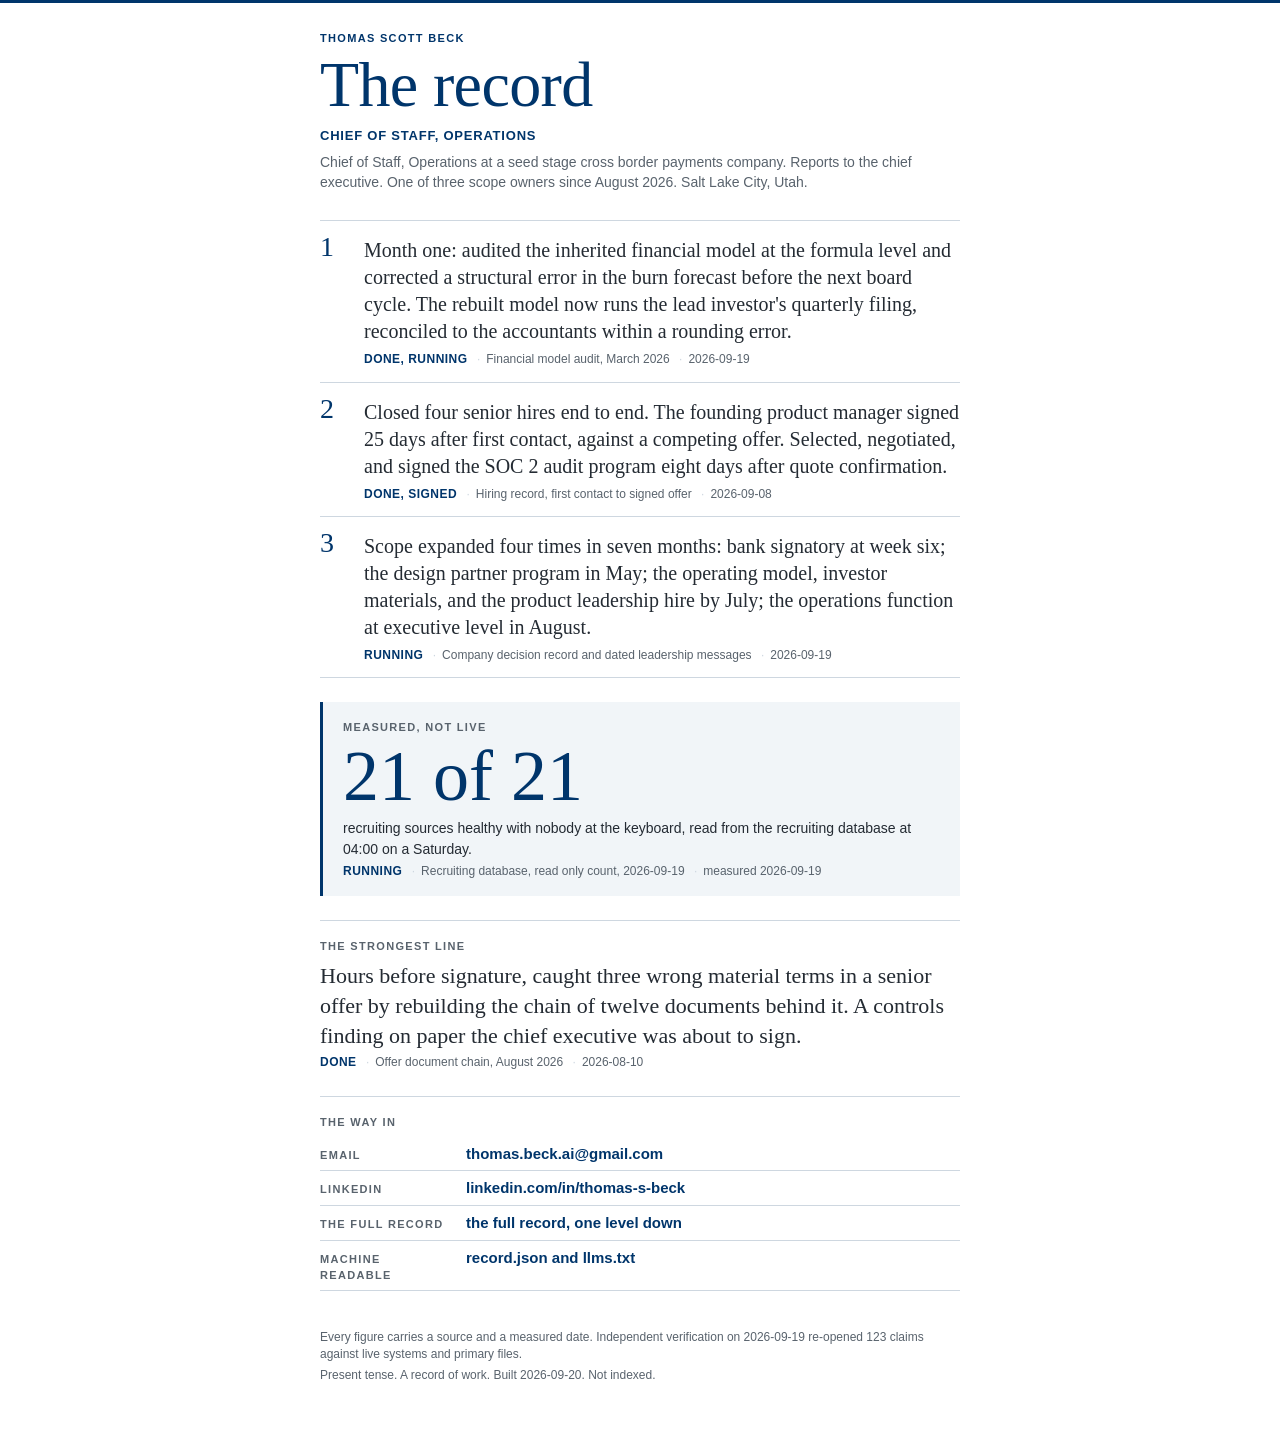
==== record/23rjkckc/index.html @ d348da14 "Record site build 2026-09-20" ====
<!doctype html>
<html lang="en">
<head>
<meta charset="utf-8">
<meta name="viewport" content="width=device-width, initial-scale=1">
<title>Thomas Scott Beck</title>
<meta name="description" content="Chief of Staff, Operations. A record of work with sources, states, and measured dates.">
<meta name="robots" content="noindex, nofollow, noarchive">
<meta name="color-scheme" content="light dark">
<link rel="canonical" href="https://thomasbeck.ai/record/23rjkckc/">
<link rel="alternate" type="application/json" href="record.json" title="The record, machine readable">
<link rel="stylesheet" href="style.css">

</head>
<body class="home">
<header>
  <p class="kicker">Thomas Scott Beck</p>
  <h1>The record</h1>
  <p class="role">Chief of Staff, Operations</p>
  <p class="company">Chief of Staff, Operations at a seed stage cross border payments company. Reports to the chief executive. One of three scope owners since August 2026. Salt Lake City, Utah.</p>
</header>

<main>
  <ol class="case">
    <li><p>Month one: audited the inherited financial model at the formula level and corrected a structural error in the burn forecast before the next board cycle. The rebuilt model now runs the lead investor&#x27;s quarterly filing, reconciled to the accountants within a rounding error.</p><p class="meta"><span class="state">DONE, RUNNING</span> <span class="src">Financial model audit, March 2026</span> <time datetime="2026-09-19">2026-09-19</time></p></li><li><p>Closed four senior hires end to end. The founding product manager signed 25 days after first contact, against a competing offer. Selected, negotiated, and signed the SOC 2 audit program eight days after quote confirmation.</p><p class="meta"><span class="state">DONE, SIGNED</span> <span class="src">Hiring record, first contact to signed offer</span> <time datetime="2026-09-08">2026-09-08</time></p></li><li><p>Scope expanded four times in seven months: bank signatory at week six; the design partner program in May; the operating model, investor materials, and the product leadership hire by July; the operations function at executive level in August.</p><p class="meta"><span class="state">RUNNING</span> <span class="src">Company decision record and dated leadership messages</span> <time datetime="2026-09-19">2026-09-19</time></p></li>
  </ol>

  <section class="live measured"><p class="label">Measured, not live</p><p class="big">21 of 21</p><p class="sub">recruiting sources healthy with nobody at the keyboard, read from the recruiting database at 04:00 on a Saturday. <span class="meta"><span class="state">RUNNING</span> <span class="src">Recruiting database, read only count, 2026-09-19</span> <time datetime="2026-09-19">measured 2026-09-19</time></span></p></section>

  <section class="proof">
    <p class="label">The strongest line</p><p class="proof-text">Hours before signature, caught three wrong material terms in a senior offer by rebuilding the chain of twelve documents behind it. A controls finding on paper the chief executive was about to sign.</p><p class="meta"><span class="state">DONE</span> <span class="src">Offer document chain, August 2026</span> <time datetime="2026-08-10">2026-08-10</time></p>
  </section>

  <section class="way">
    <p class="label">The way in</p>
    <ul>
      <li><span class="label">Email</span><a href="mailto:thomas.beck.ai@gmail.com">thomas.beck.ai@gmail.com</a></li><li><span class="label">LinkedIn</span><a href="https://linkedin.com/in/thomas-s-beck">linkedin.com/in/thomas-s-beck</a></li><li><span class="label">The full record</span><a href="full/">the full record, one level down</a></li><li><span class="label">Machine readable</span><a href="record.json">record.json and llms.txt</a></li>
    </ul>
  </section>
</main>

<footer>
  <p>Every figure carries a source and a measured date. Independent verification on 2026-09-19 re-opened 123 claims against live systems and primary files.</p>
  <p>Present tense. A record of work. Built 2026-09-20. Not indexed.</p>
</footer>
</body>
</html>
---- record/23rjkckc/style.css ----
/* The record site. Same design system as the resume: Yale blue, Georgia display, Arial body.
   Hairlines, extreme size contrast, one column, phone first. No decoration that carries no fact. */
:root {
  --blue: #00356B;
  --ink: #242B33;
  --muted: #59636D;
  --line: #CED7E0;
  --pale: #F1F5F8;
  --mid: #DCE6EF;
  --bg: #FFFFFF;
  --display: Georgia, "Times New Roman", serif;
  --body: Arial, Helvetica, system-ui, sans-serif;
}
@media (prefers-color-scheme: dark) {
  :root {
    --blue: #9CC0EA;
    --ink: #E6EBF0;
    --muted: #9AA6B2;
    --line: #2A343E;
    --pale: #141A20;
    --mid: #1B2530;
    --bg: #0E1216;
  }
}
* { box-sizing: border-box; }
html { -webkit-text-size-adjust: 100%; }
body {
  margin: 0;
  background: var(--bg);
  color: var(--ink);
  font-family: var(--body);
  font-size: 15px;
  line-height: 1.45;
  border-top: 3px solid var(--blue);
}
a { color: var(--blue); text-decoration: none; border-bottom: 1px solid var(--line); }
a:hover, a:focus-visible { border-bottom-color: var(--blue); }
a:focus-visible { outline: 2px solid var(--blue); outline-offset: 2px; }
header, main, footer { max-width: 680px; margin: 0 auto; padding: 0 20px; }
header { padding-top: 28px; }
.kicker {
  margin: 0;
  font-family: var(--body);
  font-weight: 700;
  font-size: 11px;
  letter-spacing: .12em;
  text-transform: uppercase;
  color: var(--blue);
}
.kicker a { border: 0; }
h1 {
  margin: 6px 0 0;
  font-family: var(--display);
  font-weight: 400;
  font-size: clamp(40px, 9vw, 64px);
  line-height: 1;
  letter-spacing: -.01em;
  color: var(--blue);
}
.role { margin: 10px 0 0; font-weight: 700; font-size: 13px; letter-spacing: .06em; text-transform: uppercase; color: var(--blue); }
.company { margin: 6px 0 0; color: var(--muted); font-size: 14px; }
h2 {
  margin: 34px 0 0;
  padding-bottom: 6px;
  border-bottom: 1px solid var(--line);
  font-family: var(--body);
  font-weight: 700;
  font-size: 12px;
  letter-spacing: .1em;
  text-transform: uppercase;
  color: var(--blue);
}
h3 { margin: 22px 0 6px; font-size: 12px; letter-spacing: .08em; text-transform: uppercase; color: var(--muted); font-weight: 700; }
.label { margin: 0 0 6px; font-weight: 700; font-size: 11px; letter-spacing: .12em; text-transform: uppercase; color: var(--muted); }
.meta { display: block; margin-top: 4px; font-size: 12px; color: var(--muted); }
.meta .state { color: var(--blue); font-weight: 700; letter-spacing: .04em; }
.meta .src::before, .meta time::before { content: "\00b7"; margin: 0 6px; color: var(--line); }

/* the one screen */
.home main { padding-bottom: 8px; }
.case { list-style: none; margin: 28px 0 0; padding: 0; counter-reset: line; border-top: 1px solid var(--line); }
.case li { position: relative; padding: 16px 0 14px 44px; border-bottom: 1px solid var(--line); counter-increment: line; }
.case li::before {
  content: counter(line);
  position: absolute; left: 0; top: 12px;
  font-family: var(--display); font-size: 28px; line-height: 1; color: var(--blue);
}
.case li p { margin: 0; font-family: var(--display); font-size: 18px; line-height: 1.35; }
.case li p.meta { font-family: var(--body); font-size: 12px; margin-top: 6px; }

.live { margin: 24px 0 0; padding: 18px 20px 16px; background: var(--pale); border-left: 3px solid var(--blue); }
.live .big { margin: 0; font-family: var(--display); font-size: clamp(44px, 11vw, 72px); line-height: .95; color: var(--blue); font-variant-numeric: tabular-nums; }
.live .sub { margin: 8px 0 0; font-size: 14px; }
.live.stale { border-left-color: var(--muted); }
.live.stale .big { color: var(--muted); }
.live.stale .label::after { content: "  STALE"; color: var(--muted); }

.proof { margin: 24px 0 0; padding-top: 18px; border-top: 1px solid var(--line); }
.proof-text { margin: 0; font-family: var(--display); font-size: 20px; line-height: 1.35; }

.way { margin: 24px 0 0; padding-top: 18px; border-top: 1px solid var(--line); }
.way ul { list-style: none; margin: 0; padding: 0; }
.way li { display: flex; gap: 14px; align-items: baseline; padding: 6px 0; border-bottom: 1px solid var(--line); font-size: 15px; }
.way li .label { flex: 0 0 132px; margin: 0; }
.way li a { border: 0; font-weight: 700; }

footer { padding: 26px 20px 40px; color: var(--muted); font-size: 12px; }
footer p { margin: 4px 0; }

/* the plain record */
.record header { padding-top: 24px; }
.record h1 { font-size: clamp(34px, 7vw, 48px); }
.record .intro { margin: 10px 0 0; color: var(--muted); }
dl { margin: 10px 0 0; }
.field { padding: 10px 0; border-bottom: 1px solid var(--line); }
.field dt { font-weight: 700; color: var(--blue); font-size: 13px; }
.field dd { margin: 2px 0 0; }
.legend dt { font-weight: 700; color: var(--blue); font-size: 12px; margin-top: 8px; }
.legend dd { margin: 0; color: var(--muted); font-size: 13px; }

@media (min-width: 720px) {
  body { font-size: 16px; }
  .case li p { font-size: 20px; }
  .proof-text { font-size: 22px; }
  .field { display: grid; grid-template-columns: 220px 1fr; gap: 0 18px; }
  .field dt { padding-top: 1px; }
  .field dd { margin: 0; }
  .legend { display: grid; grid-template-columns: 200px 1fr; gap: 0 18px; }
  .legend dt { margin-top: 4px; }
  .legend dd { margin-top: 4px; }
}
@media print {
  body { border-top: 0; color: #000; }
  .live, .way { break-inside: avoid; }
}
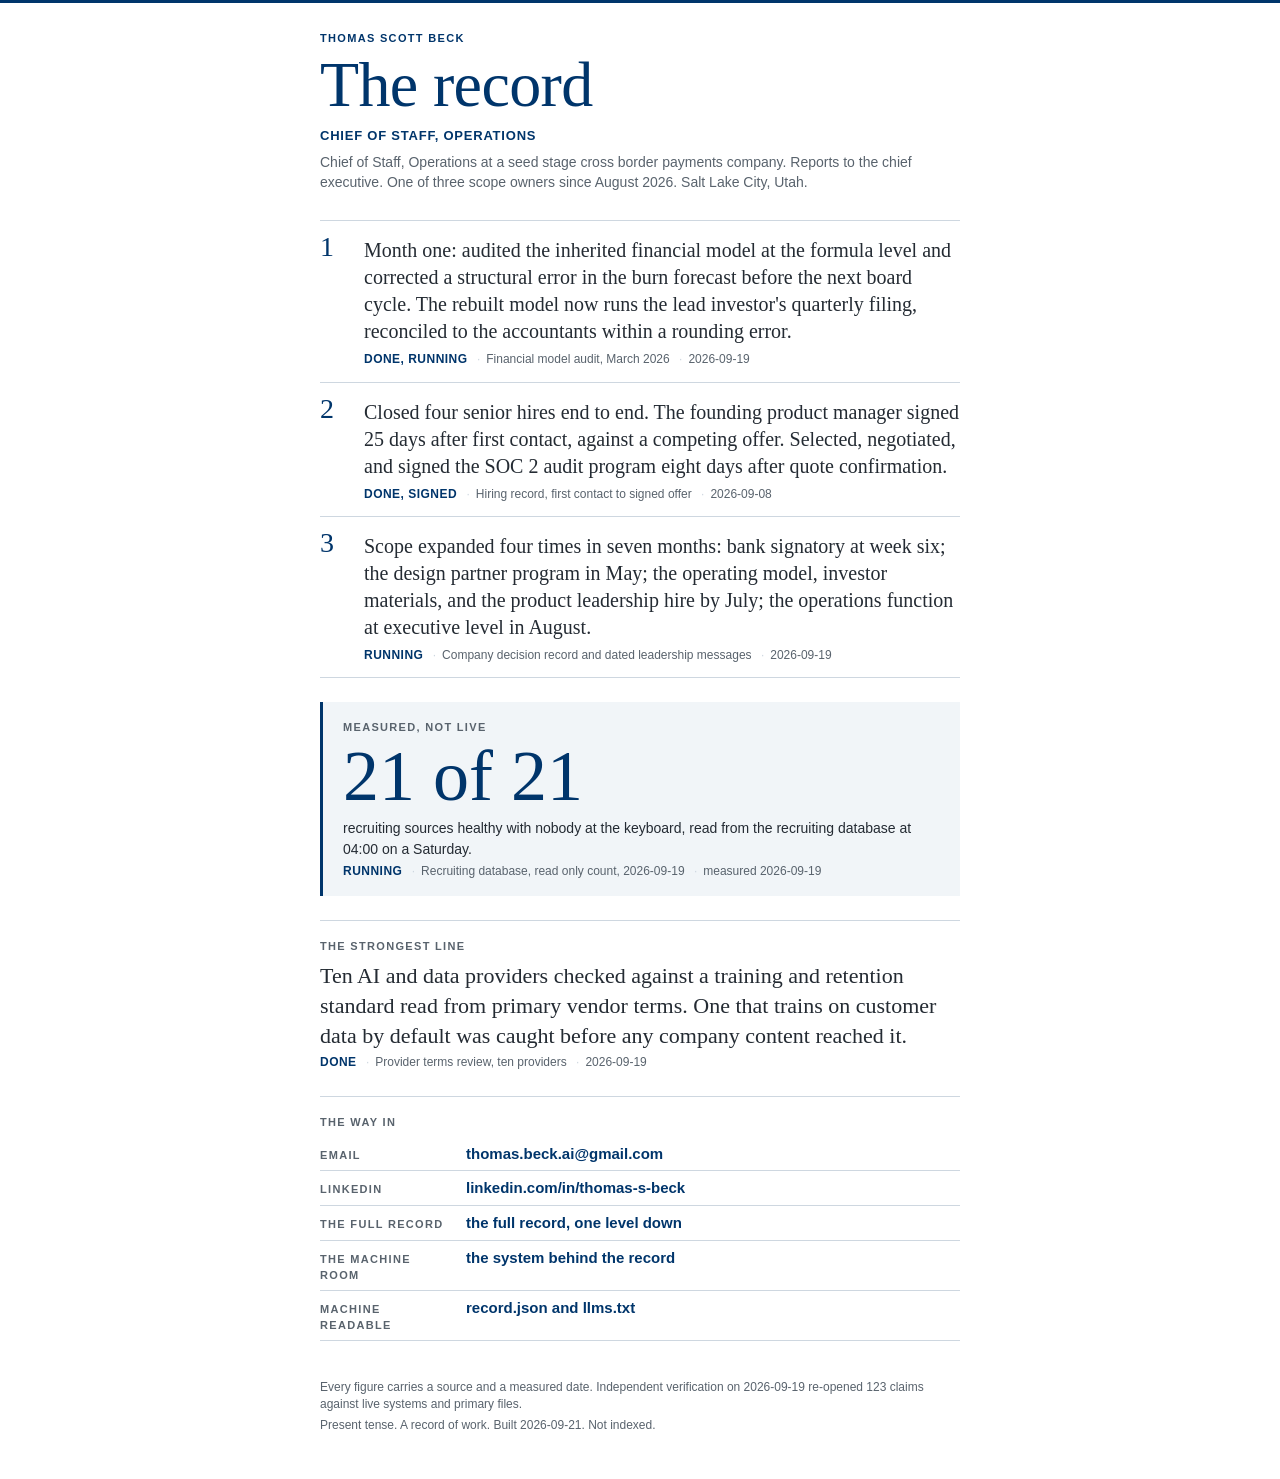
==== commit 002e4572: "Record site build 2026-09-21" ====
--- a/record/23rjkckc/index.html
+++ b/record/23rjkckc/index.html
@@ -28,20 +28,20 @@
   <section class="live measured"><p class="label">Measured, not live</p><p class="big">21 of 21</p><p class="sub">recruiting sources healthy with nobody at the keyboard, read from the recruiting database at 04:00 on a Saturday. <span class="meta"><span class="state">RUNNING</span> <span class="src">Recruiting database, read only count, 2026-09-19</span> <time datetime="2026-09-19">measured 2026-09-19</time></span></p></section>
 
   <section class="proof">
-    <p class="label">The strongest line</p><p class="proof-text">Hours before signature, caught three wrong material terms in a senior offer by rebuilding the chain of twelve documents behind it. A controls finding on paper the chief executive was about to sign.</p><p class="meta"><span class="state">DONE</span> <span class="src">Offer document chain, August 2026</span> <time datetime="2026-08-10">2026-08-10</time></p>
+    <p class="label">The strongest line</p><p class="proof-text">Ten AI and data providers checked against a training and retention standard read from primary vendor terms. One that trains on customer data by default was caught before any company content reached it.</p><p class="meta"><span class="state">DONE</span> <span class="src">Provider terms review, ten providers</span> <time datetime="2026-09-19">2026-09-19</time></p>
   </section>
 
   <section class="way">
     <p class="label">The way in</p>
     <ul>
-      <li><span class="label">Email</span><a href="mailto:thomas.beck.ai@gmail.com">thomas.beck.ai@gmail.com</a></li><li><span class="label">LinkedIn</span><a href="https://linkedin.com/in/thomas-s-beck">linkedin.com/in/thomas-s-beck</a></li><li><span class="label">The full record</span><a href="full/">the full record, one level down</a></li><li><span class="label">Machine readable</span><a href="record.json">record.json and llms.txt</a></li>
+      <li><span class="label">Email</span><a href="mailto:thomas.beck.ai@gmail.com">thomas.beck.ai@gmail.com</a></li><li><span class="label">LinkedIn</span><a href="https://linkedin.com/in/thomas-s-beck">linkedin.com/in/thomas-s-beck</a></li><li><span class="label">The full record</span><a href="full/">the full record, one level down</a></li><li><span class="label">The machine room</span><a href="machine/">the system behind the record</a></li><li><span class="label">Machine readable</span><a href="record.json">record.json and llms.txt</a></li>
     </ul>
   </section>
 </main>
 
 <footer>
   <p>Every figure carries a source and a measured date. Independent verification on 2026-09-19 re-opened 123 claims against live systems and primary files.</p>
-  <p>Present tense. A record of work. Built 2026-09-20. Not indexed.</p>
+  <p>Present tense. A record of work. Built 2026-09-21. Not indexed.</p>
 </footer>
 </body>
 </html>
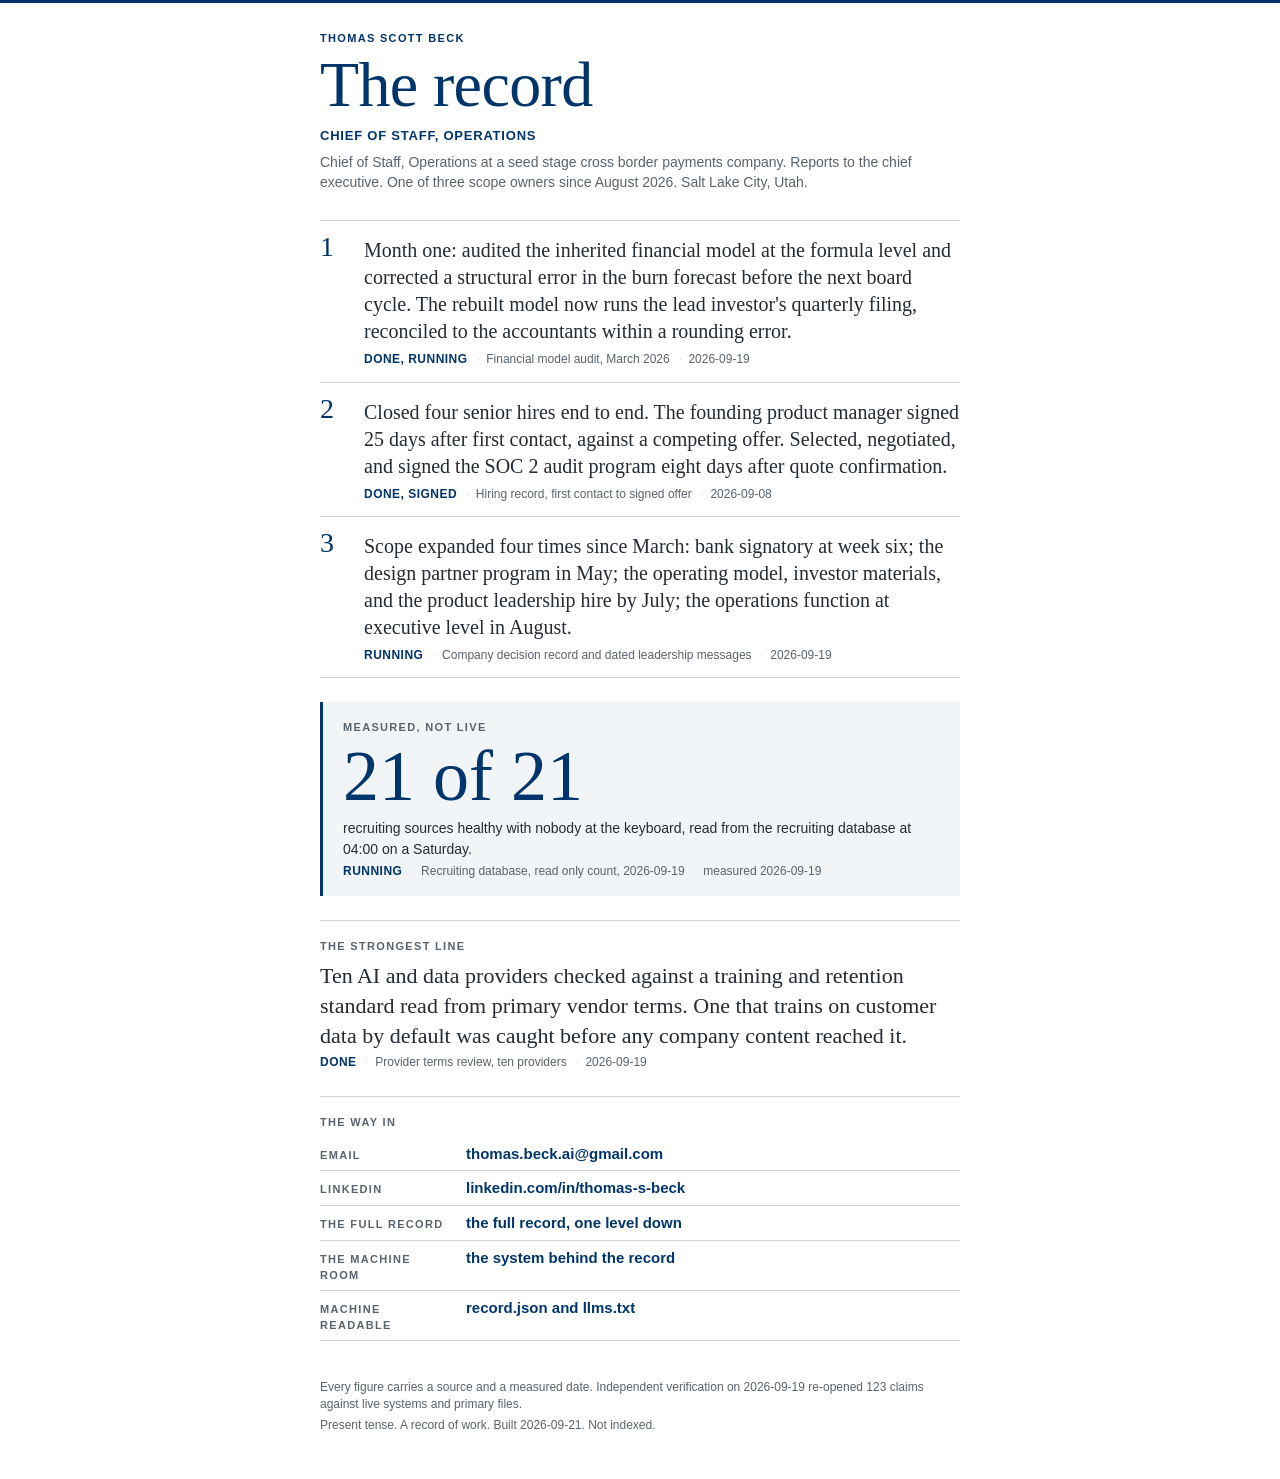
==== commit 242bee7b: "Record site build 2026-09-21" ====
--- a/record/23rjkckc/index.html
+++ b/record/23rjkckc/index.html
@@ -22,7 +22,7 @@
 
 <main>
   <ol class="case">
-    <li><p>Month one: audited the inherited financial model at the formula level and corrected a structural error in the burn forecast before the next board cycle. The rebuilt model now runs the lead investor&#x27;s quarterly filing, reconciled to the accountants within a rounding error.</p><p class="meta"><span class="state">DONE, RUNNING</span> <span class="src">Financial model audit, March 2026</span> <time datetime="2026-09-19">2026-09-19</time></p></li><li><p>Closed four senior hires end to end. The founding product manager signed 25 days after first contact, against a competing offer. Selected, negotiated, and signed the SOC 2 audit program eight days after quote confirmation.</p><p class="meta"><span class="state">DONE, SIGNED</span> <span class="src">Hiring record, first contact to signed offer</span> <time datetime="2026-09-08">2026-09-08</time></p></li><li><p>Scope expanded four times in seven months: bank signatory at week six; the design partner program in May; the operating model, investor materials, and the product leadership hire by July; the operations function at executive level in August.</p><p class="meta"><span class="state">RUNNING</span> <span class="src">Company decision record and dated leadership messages</span> <time datetime="2026-09-19">2026-09-19</time></p></li>
+    <li><p>Month one: audited the inherited financial model at the formula level and corrected a structural error in the burn forecast before the next board cycle. The rebuilt model now runs the lead investor&#x27;s quarterly filing, reconciled to the accountants within a rounding error.</p><p class="meta"><span class="state">DONE, RUNNING</span> <span class="src">Financial model audit, March 2026</span> <time datetime="2026-09-19">2026-09-19</time></p></li><li><p>Closed four senior hires end to end. The founding product manager signed 25 days after first contact, against a competing offer. Selected, negotiated, and signed the SOC 2 audit program eight days after quote confirmation.</p><p class="meta"><span class="state">DONE, SIGNED</span> <span class="src">Hiring record, first contact to signed offer</span> <time datetime="2026-09-08">2026-09-08</time></p></li><li><p>Scope expanded four times since March: bank signatory at week six; the design partner program in May; the operating model, investor materials, and the product leadership hire by July; the operations function at executive level in August.</p><p class="meta"><span class="state">RUNNING</span> <span class="src">Company decision record and dated leadership messages</span> <time datetime="2026-09-19">2026-09-19</time></p></li>
   </ol>
 
   <section class="live measured"><p class="label">Measured, not live</p><p class="big">21 of 21</p><p class="sub">recruiting sources healthy with nobody at the keyboard, read from the recruiting database at 04:00 on a Saturday. <span class="meta"><span class="state">RUNNING</span> <span class="src">Recruiting database, read only count, 2026-09-19</span> <time datetime="2026-09-19">measured 2026-09-19</time></span></p></section>
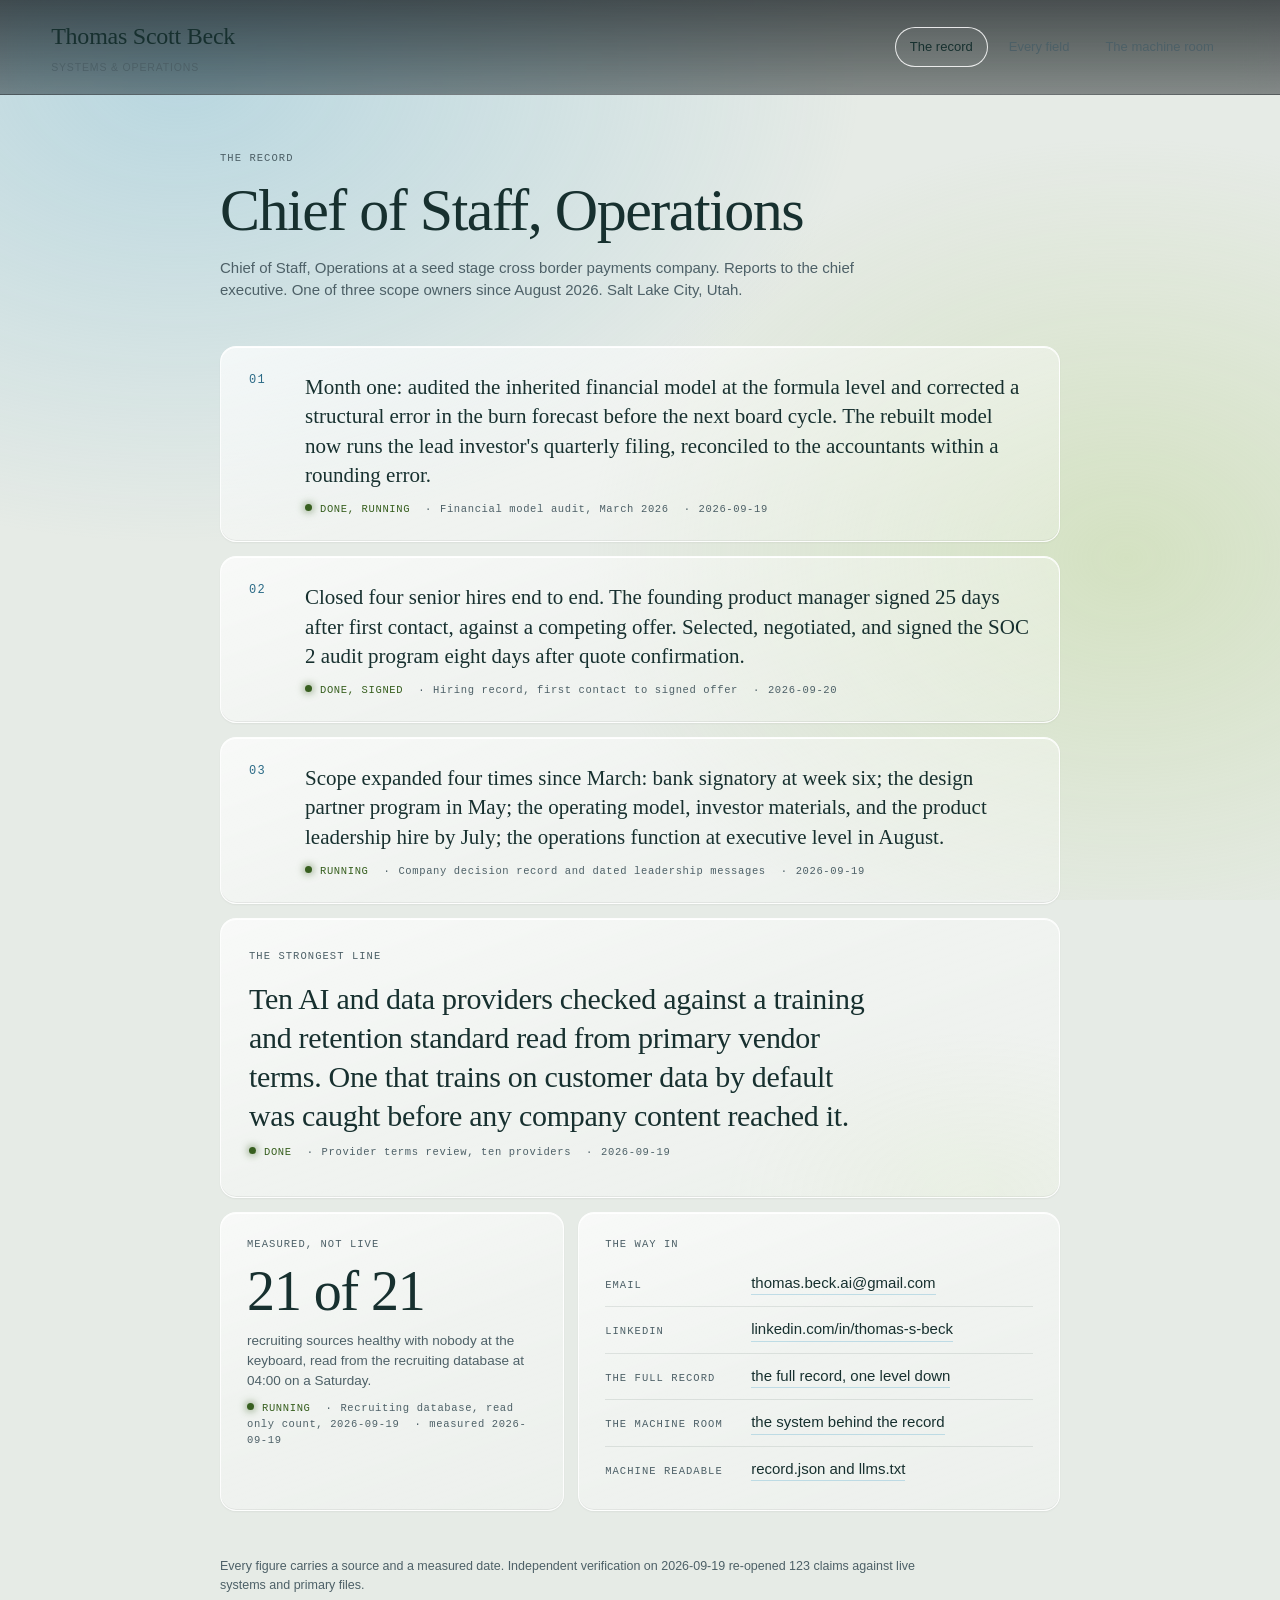
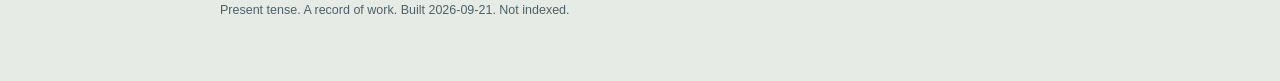
==== commit 49e7ff65: "Record site build 2026-09-21" ====
--- a/record/23rjkckc/index.html
+++ b/record/23rjkckc/index.html
@@ -9,34 +9,38 @@
 <meta name="color-scheme" content="light dark">
 <link rel="canonical" href="https://thomasbeck.ai/record/23rjkckc/">
 <link rel="alternate" type="application/json" href="record.json" title="The record, machine readable">
+<link rel="icon" href="data:,">
 <link rel="stylesheet" href="style.css">
 
 </head>
 <body class="home">
-<header>
-  <p class="kicker">Thomas Scott Beck</p>
-  <h1>The record</h1>
-  <p class="role">Chief of Staff, Operations</p>
-  <p class="company">Chief of Staff, Operations at a seed stage cross border payments company. Reports to the chief executive. One of three scope owners since August 2026. Salt Lake City, Utah.</p>
-</header>
+<header class="bar"><a class="name" href="./">Thomas Scott Beck<span>Systems &amp; operations</span></a><nav aria-label="Record"><a href="./" aria-current="page">The record</a><a href="full/">Every field</a><a href="machine/">The machine room</a></nav></header>
 
 <main>
+  <section class="hero">
+    <p class="kicker">The record</p>
+    <h1>Chief of Staff, Operations</h1>
+    <p class="company">Chief of Staff, Operations at a seed stage cross border payments company. Reports to the chief executive. One of three scope owners since August 2026. Salt Lake City, Utah.</p>
+  </section>
+
   <ol class="case">
-    <li><p>Month one: audited the inherited financial model at the formula level and corrected a structural error in the burn forecast before the next board cycle. The rebuilt model now runs the lead investor&#x27;s quarterly filing, reconciled to the accountants within a rounding error.</p><p class="meta"><span class="state">DONE, RUNNING</span> <span class="src">Financial model audit, March 2026</span> <time datetime="2026-09-19">2026-09-19</time></p></li><li><p>Closed four senior hires end to end. The founding product manager signed 25 days after first contact, against a competing offer. Selected, negotiated, and signed the SOC 2 audit program eight days after quote confirmation.</p><p class="meta"><span class="state">DONE, SIGNED</span> <span class="src">Hiring record, first contact to signed offer</span> <time datetime="2026-09-08">2026-09-08</time></p></li><li><p>Scope expanded four times since March: bank signatory at week six; the design partner program in May; the operating model, investor materials, and the product leadership hire by July; the operations function at executive level in August.</p><p class="meta"><span class="state">RUNNING</span> <span class="src">Company decision record and dated leadership messages</span> <time datetime="2026-09-19">2026-09-19</time></p></li>
+    <li><p>Month one: audited the inherited financial model at the formula level and corrected a structural error in the burn forecast before the next board cycle. The rebuilt model now runs the lead investor&#x27;s quarterly filing, reconciled to the accountants within a rounding error.</p><p class="meta"><span class="state">DONE, RUNNING</span> <span class="src">Financial model audit, March 2026</span> <time datetime="2026-09-19">2026-09-19</time></p></li><li><p>Closed four senior hires end to end. The founding product manager signed 25 days after first contact, against a competing offer. Selected, negotiated, and signed the SOC 2 audit program eight days after quote confirmation.</p><p class="meta"><span class="state">DONE, SIGNED</span> <span class="src">Hiring record, first contact to signed offer</span> <time datetime="2026-09-20">2026-09-20</time></p></li><li><p>Scope expanded four times since March: bank signatory at week six; the design partner program in May; the operating model, investor materials, and the product leadership hire by July; the operations function at executive level in August.</p><p class="meta"><span class="state">RUNNING</span> <span class="src">Company decision record and dated leadership messages</span> <time datetime="2026-09-19">2026-09-19</time></p></li>
   </ol>
 
-  <section class="live measured"><p class="label">Measured, not live</p><p class="big">21 of 21</p><p class="sub">recruiting sources healthy with nobody at the keyboard, read from the recruiting database at 04:00 on a Saturday. <span class="meta"><span class="state">RUNNING</span> <span class="src">Recruiting database, read only count, 2026-09-19</span> <time datetime="2026-09-19">measured 2026-09-19</time></span></p></section>
-
-  <section class="proof">
+  <section class="proof slab">
     <p class="label">The strongest line</p><p class="proof-text">Ten AI and data providers checked against a training and retention standard read from primary vendor terms. One that trains on customer data by default was caught before any company content reached it.</p><p class="meta"><span class="state">DONE</span> <span class="src">Provider terms review, ten providers</span> <time datetime="2026-09-19">2026-09-19</time></p>
   </section>
 
-  <section class="way">
+  <div class="pair">
+  <section class="live measured"><p class="label">Measured, not live</p><p class="big">21 of 21</p><p class="sub">recruiting sources healthy with nobody at the keyboard, read from the recruiting database at 04:00 on a Saturday. <span class="meta"><span class="state">RUNNING</span> <span class="src">Recruiting database, read only count, 2026-09-19</span> <time datetime="2026-09-19">measured 2026-09-19</time></span></p></section>
+
+  <section class="way slab">
     <p class="label">The way in</p>
     <ul>
       <li><span class="label">Email</span><a href="mailto:thomas.beck.ai@gmail.com">thomas.beck.ai@gmail.com</a></li><li><span class="label">LinkedIn</span><a href="https://linkedin.com/in/thomas-s-beck">linkedin.com/in/thomas-s-beck</a></li><li><span class="label">The full record</span><a href="full/">the full record, one level down</a></li><li><span class="label">The machine room</span><a href="machine/">the system behind the record</a></li><li><span class="label">Machine readable</span><a href="record.json">record.json and llms.txt</a></li>
     </ul>
   </section>
+  </div>
 </main>
 
 <footer>
--- a/record/23rjkckc/style.css
+++ b/record/23rjkckc/style.css
@@ -1,135 +1,90 @@
-/* The record site. Same design system as the resume: Yale blue, Georgia display, Arial body.
-   Hairlines, extreme size contrast, one column, phone first. No decoration that carries no fact. */
-:root {
-  --blue: #00356B;
-  --ink: #242B33;
-  --muted: #59636D;
-  --line: #CED7E0;
-  --pale: #F1F5F8;
-  --mid: #DCE6EF;
-  --bg: #FFFFFF;
-  --display: Georgia, "Times New Roman", serif;
-  --body: Arial, Helvetica, system-ui, sans-serif;
-}
-@media (prefers-color-scheme: dark) {
-  :root {
-    --blue: #9CC0EA;
-    --ink: #E6EBF0;
-    --muted: #9AA6B2;
-    --line: #2A343E;
-    --pale: #141A20;
-    --mid: #1B2530;
-    --bg: #0E1216;
-  }
-}
-* { box-sizing: border-box; }
-html { -webkit-text-size-adjust: 100%; }
-body {
-  margin: 0;
-  background: var(--bg);
-  color: var(--ink);
-  font-family: var(--body);
-  font-size: 15px;
-  line-height: 1.45;
-  border-top: 3px solid var(--blue);
-}
-a { color: var(--blue); text-decoration: none; border-bottom: 1px solid var(--line); }
-a:hover, a:focus-visible { border-bottom-color: var(--blue); }
-a:focus-visible { outline: 2px solid var(--blue); outline-offset: 2px; }
-header, main, footer { max-width: 680px; margin: 0 auto; padding: 0 20px; }
-header { padding-top: 28px; }
-.kicker {
-  margin: 0;
-  font-family: var(--body);
-  font-weight: 700;
-  font-size: 11px;
-  letter-spacing: .12em;
-  text-transform: uppercase;
-  color: var(--blue);
-}
-.kicker a { border: 0; }
-h1 {
-  margin: 6px 0 0;
-  font-family: var(--display);
-  font-weight: 400;
-  font-size: clamp(40px, 9vw, 64px);
-  line-height: 1;
-  letter-spacing: -.01em;
-  color: var(--blue);
-}
-.role { margin: 10px 0 0; font-weight: 700; font-size: 13px; letter-spacing: .06em; text-transform: uppercase; color: var(--blue); }
-.company { margin: 6px 0 0; color: var(--muted); font-size: 14px; }
-h2 {
-  margin: 34px 0 0;
-  padding-bottom: 6px;
-  border-bottom: 1px solid var(--line);
-  font-family: var(--body);
-  font-weight: 700;
-  font-size: 12px;
-  letter-spacing: .1em;
-  text-transform: uppercase;
-  color: var(--blue);
-}
-h3 { margin: 22px 0 6px; font-size: 12px; letter-spacing: .08em; text-transform: uppercase; color: var(--muted); font-weight: 700; }
-.label { margin: 0 0 6px; font-weight: 700; font-size: 11px; letter-spacing: .12em; text-transform: uppercase; color: var(--muted); }
-.meta { display: block; margin-top: 4px; font-size: 12px; color: var(--muted); }
-.meta .state { color: var(--blue); font-weight: 700; letter-spacing: .04em; }
-.meta .src::before, .meta time::before { content: "\00b7"; margin: 0 6px; color: var(--line); }
-
+/* The record site. Same house as the machine room: a dark field with two light sources, glass slabs, lamps for states. */
+:root{color-scheme:dark;--bg:#0c1216;--ink:#e9eeeb;--muted:#9fb0b8;--blue:#8cc3da;--lime:#d3e8ad;--amber:#df9f69;--edge:rgba(255,255,255,.11);--hair:rgba(255,255,255,.08);
+--serif:"Iowan Old Style","Palatino Linotype",Palatino,Georgia,"Times New Roman",serif;
+--sans:-apple-system,BlinkMacSystemFont,"SF Pro Text","Segoe UI",Inter,Roboto,Helvetica,Arial,sans-serif;
+--mono:"SF Mono",ui-monospace,Menlo,Consolas,monospace;
+--field:radial-gradient(1100px 760px at 14% 8%,rgba(58,104,128,.42) 0%,rgba(58,104,128,0) 62%),radial-gradient(900px 700px at 88% 62%,rgba(84,112,66,.28) 0%,rgba(84,112,66,0) 60%),radial-gradient(700px 500px at 50% 100%,rgba(40,60,74,.35),transparent 70%);
+--glass:linear-gradient(160deg,rgba(255,255,255,.085),rgba(255,255,255,.025) 42%,rgba(0,0,0,.16));
+--spec:inset 0 1px 0 rgba(255,255,255,.22),inset 0 -1px 0 rgba(0,0,0,.28);
+--lift:0 24px 60px rgba(0,0,0,.42),0 3px 8px rgba(0,0,0,.3)}
+@media (prefers-color-scheme:light){:root{color-scheme:light;--bg:#e6ebe6;--ink:#17302f;--muted:#4d6067;--blue:#2b6a86;--lime:#375f1f;--amber:#a15a1e;--edge:rgba(255,255,255,.85);--hair:rgba(23,48,47,.1);
+--field:radial-gradient(1100px 760px at 14% 8%,rgba(140,195,218,.5) 0%,rgba(140,195,218,0) 62%),radial-gradient(900px 700px at 88% 62%,rgba(190,214,150,.45) 0%,rgba(190,214,150,0) 60%);
+--glass:linear-gradient(160deg,rgba(255,255,255,.72),rgba(255,255,255,.42) 45%,rgba(255,255,255,.28));--spec:inset 0 1px 0 rgba(255,255,255,.95),inset 0 -1px 0 rgba(0,0,0,.06),0 1px 2px rgba(0,0,0,.05);--lift:0 24px 50px rgba(23,48,47,.16),0 3px 8px rgba(23,48,47,.08)}}
+*{box-sizing:border-box}
+html{-webkit-text-size-adjust:100%;scroll-padding-top:90px}
+body{margin:0;background:var(--bg);color:var(--ink);font-family:var(--sans);font-size:15.5px;line-height:1.5;-webkit-font-smoothing:antialiased;position:relative;min-height:100vh}
+body::before{content:"";position:fixed;inset:0;background:var(--field);z-index:-1;pointer-events:none}
+a{color:inherit;text-decoration:underline;text-underline-offset:4px;text-decoration-thickness:1px;text-decoration-color:rgba(140,195,218,.55)}
+a:hover{text-decoration-color:var(--blue)}
+a:focus-visible{outline:2px solid var(--lime);outline-offset:3px;border-radius:4px}
+.slab,.case li,.live{background:var(--glass);border:1px solid var(--edge);box-shadow:var(--spec);border-radius:16px}
+.bar{position:sticky;top:0;z-index:6;display:flex;align-items:center;justify-content:space-between;gap:24px;padding:18px 4%;backdrop-filter:blur(18px) saturate(150%);-webkit-backdrop-filter:blur(18px) saturate(150%);background:linear-gradient(rgba(12,18,22,.72),rgba(12,18,22,.45));border-bottom:1px solid rgba(255,255,255,.07)}
+.bar::after{content:"";position:absolute;left:0;right:0;bottom:-1px;height:1px;background:linear-gradient(90deg,transparent,rgba(255,255,255,.22) 30%,rgba(255,255,255,.22) 70%,transparent)}
+.name{font-family:var(--serif);font-size:24px;text-decoration:none;white-space:nowrap;letter-spacing:-.01em}
+.name span{display:block;font-family:var(--sans);font-size:10.5px;letter-spacing:.08em;text-transform:uppercase;color:var(--muted);margin-top:6px}
+nav{display:flex;gap:6px;font-size:13px}
+nav a{text-decoration:none;min-height:40px;display:flex;align-items:center;padding:0 14px;border-radius:999px;border:1px solid transparent;color:var(--muted);transition:color .2s,border-color .2s,background .2s}
+nav a:hover,nav a[aria-current]{color:var(--ink);border-color:var(--edge);background:rgba(255,255,255,.04)}
+main,footer{max-width:880px;margin:0 auto;padding:0 20px}
+.hero{padding:56px 0 8px}
+.kicker,.label,h2,h3{margin:0;font-family:var(--mono);font-weight:400;font-size:10.5px;letter-spacing:.1em;text-transform:uppercase;color:var(--muted)}
+h1{margin:12px 0 0;font-family:var(--serif);font-weight:400;font-size:clamp(36px,6vw,60px);line-height:1.04;letter-spacing:-.025em;text-wrap:balance}
+.company{margin:16px 0 0;color:var(--muted);font-size:15px;max-width:640px}
+.meta{display:block;margin-top:10px;font-family:var(--mono);font-size:10.5px;letter-spacing:.06em;color:var(--muted)}
+.meta .state{color:var(--lime)}
+.meta .state::before{content:"";display:inline-block;width:7px;height:7px;border-radius:999px;background:var(--lime);box-shadow:0 0 8px var(--lime);margin-right:8px;vertical-align:1px}
+.meta .src::before,.meta time::before{content:"\00b7";margin:0 8px;color:var(--muted)}
 /* the one screen */
-.home main { padding-bottom: 8px; }
-.case { list-style: none; margin: 28px 0 0; padding: 0; counter-reset: line; border-top: 1px solid var(--line); }
-.case li { position: relative; padding: 16px 0 14px 44px; border-bottom: 1px solid var(--line); counter-increment: line; }
-.case li::before {
-  content: counter(line);
-  position: absolute; left: 0; top: 12px;
-  font-family: var(--display); font-size: 28px; line-height: 1; color: var(--blue);
-}
-.case li p { margin: 0; font-family: var(--display); font-size: 18px; line-height: 1.35; }
-.case li p.meta { font-family: var(--body); font-size: 12px; margin-top: 6px; }
-
-.live { margin: 24px 0 0; padding: 18px 20px 16px; background: var(--pale); border-left: 3px solid var(--blue); }
-.live .big { margin: 0; font-family: var(--display); font-size: clamp(44px, 11vw, 72px); line-height: .95; color: var(--blue); font-variant-numeric: tabular-nums; }
-.live .sub { margin: 8px 0 0; font-size: 14px; }
-.live.stale { border-left-color: var(--muted); }
-.live.stale .big { color: var(--muted); }
-.live.stale .label::after { content: "  STALE"; color: var(--muted); }
-
-.proof { margin: 24px 0 0; padding-top: 18px; border-top: 1px solid var(--line); }
-.proof-text { margin: 0; font-family: var(--display); font-size: 20px; line-height: 1.35; }
-
-.way { margin: 24px 0 0; padding-top: 18px; border-top: 1px solid var(--line); }
-.way ul { list-style: none; margin: 0; padding: 0; }
-.way li { display: flex; gap: 14px; align-items: baseline; padding: 6px 0; border-bottom: 1px solid var(--line); font-size: 15px; }
-.way li .label { flex: 0 0 132px; margin: 0; }
-.way li a { border: 0; font-weight: 700; }
-
-footer { padding: 26px 20px 40px; color: var(--muted); font-size: 12px; }
-footer p { margin: 4px 0; }
-
-/* the plain record */
-.record header { padding-top: 24px; }
-.record h1 { font-size: clamp(34px, 7vw, 48px); }
-.record .intro { margin: 10px 0 0; color: var(--muted); }
-dl { margin: 10px 0 0; }
-.field { padding: 10px 0; border-bottom: 1px solid var(--line); }
-.field dt { font-weight: 700; color: var(--blue); font-size: 13px; }
-.field dd { margin: 2px 0 0; }
-.legend dt { font-weight: 700; color: var(--blue); font-size: 12px; margin-top: 8px; }
-.legend dd { margin: 0; color: var(--muted); font-size: 13px; }
-
-@media (min-width: 720px) {
-  body { font-size: 16px; }
-  .case li p { font-size: 20px; }
-  .proof-text { font-size: 22px; }
-  .field { display: grid; grid-template-columns: 220px 1fr; gap: 0 18px; }
-  .field dt { padding-top: 1px; }
-  .field dd { margin: 0; }
-  .legend { display: grid; grid-template-columns: 200px 1fr; gap: 0 18px; }
-  .legend dt { margin-top: 4px; }
-  .legend dd { margin-top: 4px; }
-}
-@media print {
-  body { border-top: 0; color: #000; }
-  .live, .way { break-inside: avoid; }
-}
+.case{list-style:none;margin:36px 0 0;padding:0;counter-reset:line;display:grid;gap:14px}
+.case li{position:relative;padding:26px 28px 24px 84px;counter-increment:line;transition:transform .25s,box-shadow .25s}
+.case li:hover{transform:translateY(-3px);box-shadow:var(--spec),var(--lift)}
+.case li::before{content:counter(line,decimal-leading-zero);position:absolute;left:28px;top:24px;font-family:var(--mono);font-size:12px;letter-spacing:.1em;color:var(--blue)}
+.case li p{margin:0;font-family:var(--serif);font-size:19px;line-height:1.4}
+.case li p.meta{font-family:var(--mono);font-size:10.5px;margin-top:12px}
+.proof{margin:14px 0 0;padding:30px 28px 26px;position:relative;overflow:hidden}
+.proof::before{content:"";position:absolute;inset:auto -20% -60% auto;width:60%;height:120%;background:radial-gradient(closest-side,rgba(211,232,173,.14),transparent);pointer-events:none}
+.proof>*{position:relative}
+.proof-text{margin:14px 0 0;font-family:var(--serif);font-size:clamp(22px,3vw,30px);line-height:1.3;letter-spacing:-.01em;text-wrap:balance}
+.pair{display:grid;grid-template-columns:1fr 1.4fr;gap:14px;margin:14px 0 0}
+.pair>*{min-width:0}
+.live{margin:0;padding:24px 26px 22px}
+.live .big{margin:10px 0 0;font-family:var(--serif);font-size:clamp(40px,7vw,56px);line-height:1;letter-spacing:-.02em;font-variant-numeric:tabular-nums}
+.live .sub{margin:12px 0 0;font-size:13.5px;color:var(--muted)}
+.live.stale .big{color:var(--muted)}
+.live.stale .label::after{content:"  STALE";color:var(--amber)}
+.way{margin:0;padding:24px 26px 18px}
+.way ul{list-style:none;margin:8px 0 0;padding:0}
+.way li{display:flex;gap:14px;align-items:baseline;padding:11px 0;border-bottom:1px solid var(--hair);font-size:15px}
+.way li:last-child{border-bottom:0}
+.way li .label{flex:0 0 132px;margin:0}
+.way li a{text-decoration:none;color:var(--ink);border-bottom:1px solid rgba(140,195,218,.5);overflow-wrap:anywhere}
+.way li a:hover{border-bottom-color:var(--blue)}
+footer{padding:40px 20px 56px;color:var(--muted);font-size:12.5px}
+footer p{margin:6px 0;max-width:720px}
+/* every field */
+.record main>section{margin:28px 0 0}
+.record h2{padding:0 0 12px 4px}
+.record .intro{margin:0 0 14px 4px;color:var(--muted)}
+dl{margin:0;padding:6px 0;background:var(--glass);border:1px solid var(--edge);box-shadow:var(--spec);border-radius:16px}
+.field{padding:16px 26px;border-top:1px solid var(--hair)}
+.field:first-child{border-top:0}
+.field dt{font-weight:500;color:var(--ink);font-size:14px}
+.field dd{margin:4px 0 0}
+.kept{margin-top:36px!important;padding:28px}
+.kept h2{padding:0 0 14px}
+.kept h3{margin-top:26px}
+.legend{background:none;border:0;box-shadow:none;padding:0}
+.legend dt{color:var(--ink);font-size:13px;margin-top:10px;font-weight:500}
+.legend dd{margin:2px 0 0;color:var(--muted);font-size:13.5px}
+@media (min-width:720px){
+body{font-size:16px}
+.case li p{font-size:21px}
+.field{display:grid;grid-template-columns:220px 1fr;gap:0 22px}
+.field dt{padding-top:2px}
+.field dd{margin:0}
+.legend{display:grid;grid-template-columns:200px 1fr;gap:0 18px}
+.legend dt,.legend dd{margin-top:8px}}
+@media (max-width:719px){.pair{grid-template-columns:1fr}.case li{padding:22px 20px 20px 62px}.case li::before{left:20px}.bar{padding:12px 5% 10px;flex-wrap:wrap;gap:6px 12px}.name{font-size:20px}nav{width:100%;gap:2px;margin-left:-9px}nav a{padding:0 9px;font-size:12px;min-height:34px;white-space:nowrap}.way li{flex-wrap:wrap;gap:4px 14px}.way li .label{flex-basis:100%}}
+@media (max-width:480px){.name span{font-size:9px}nav a{padding:0 7px;font-size:11px}}
+@media (prefers-reduced-motion:reduce){*,*::before,*::after{transition:none!important}}
+@media print{body{color:#000}.bar{position:static}body::before{content:none}.case li,.slab,.live,dl{box-shadow:none;border:1px solid #999}}
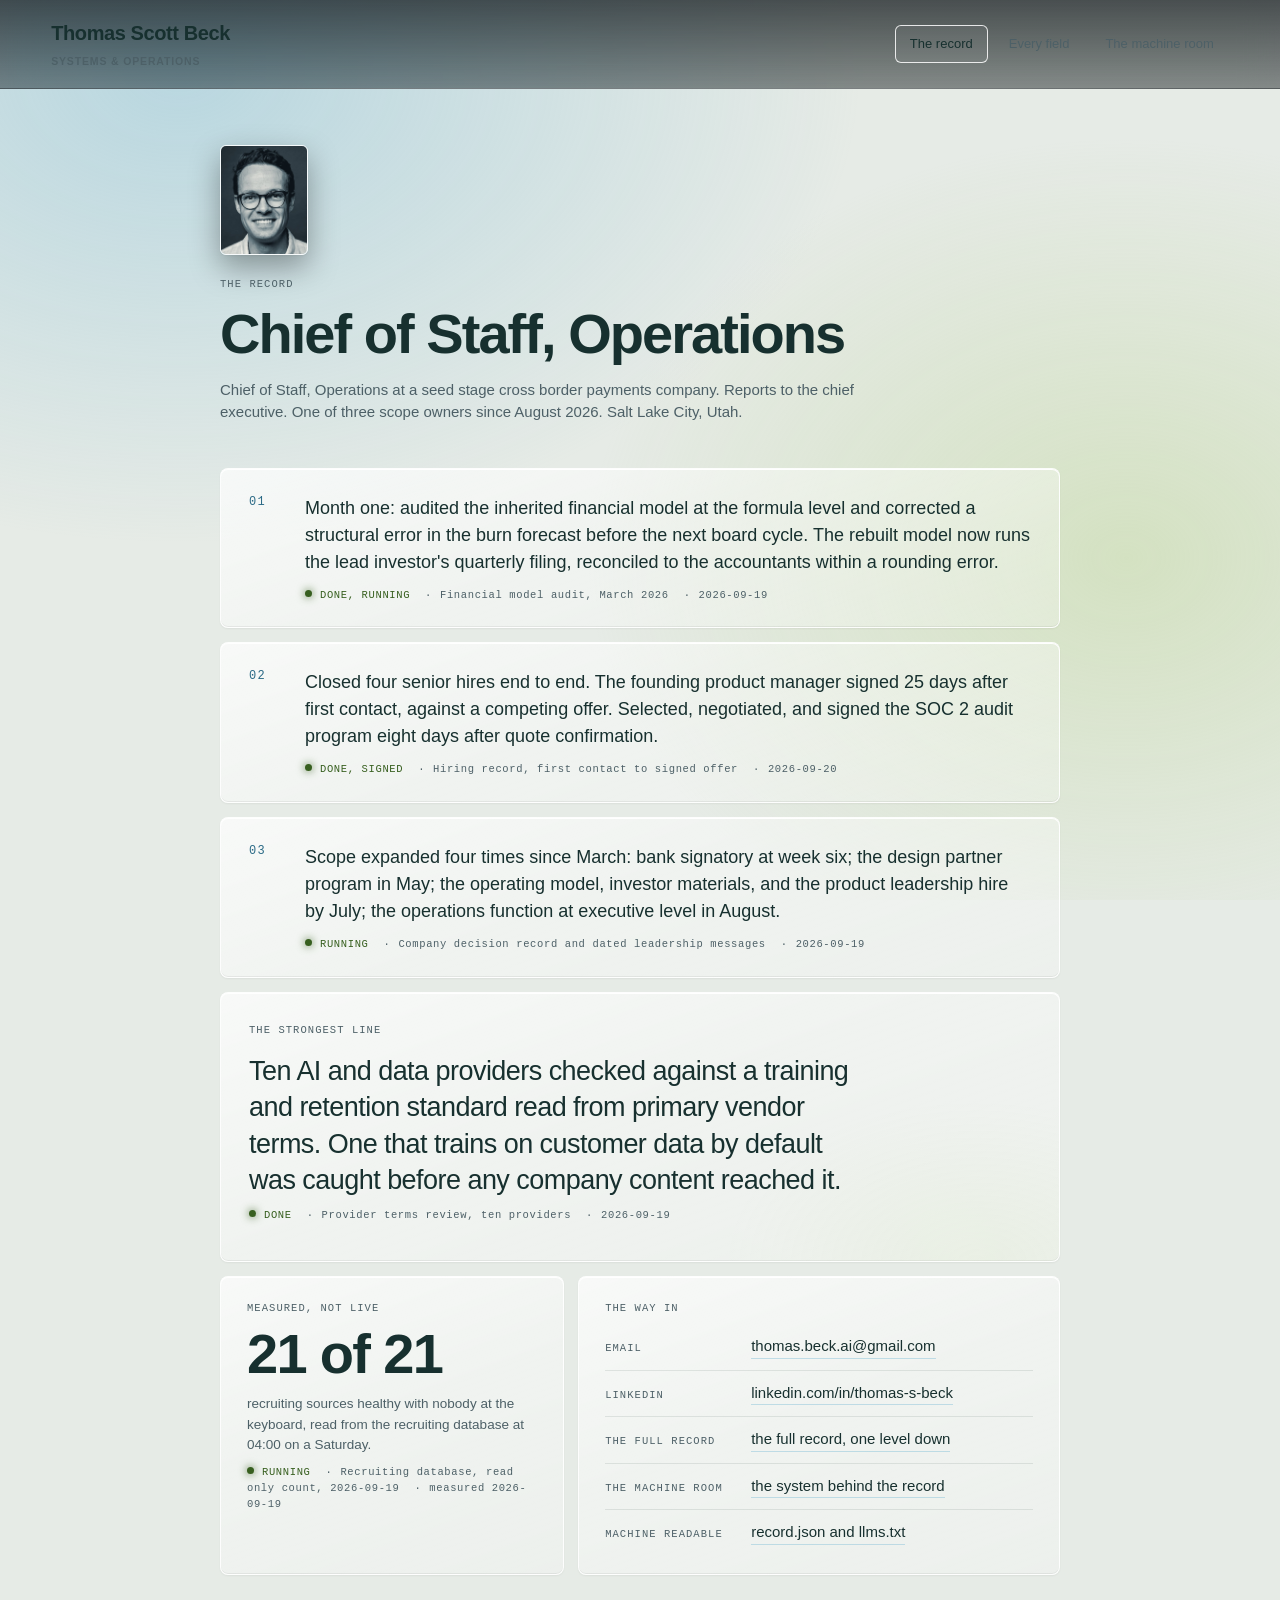
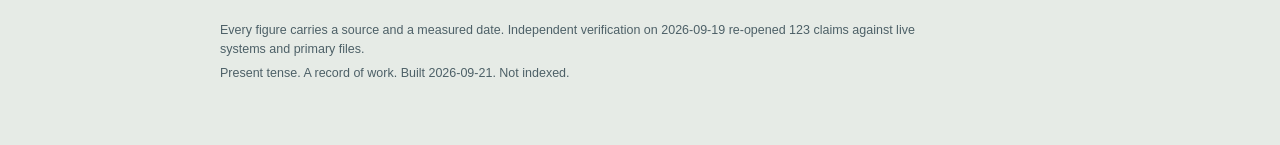
==== commit 6fc6d8e0: "Record site build 2026-09-21" ====
--- a/record/23rjkckc/index.html
+++ b/record/23rjkckc/index.html
@@ -3,13 +3,13 @@
 <head>
 <meta charset="utf-8">
 <meta name="viewport" content="width=device-width, initial-scale=1">
-<title>Thomas Scott Beck</title>
+<title>Thomas Scott Beck · The record</title>
 <meta name="description" content="Chief of Staff, Operations. A record of work with sources, states, and measured dates.">
 <meta name="robots" content="noindex, nofollow, noarchive">
 <meta name="color-scheme" content="light dark">
 <link rel="canonical" href="https://thomasbeck.ai/record/23rjkckc/">
 <link rel="alternate" type="application/json" href="record.json" title="The record, machine readable">
-<link rel="icon" href="data:,">
+<meta property="og:type" content="profile"><meta property="og:title" content="Thomas Scott Beck · The record"><meta property="og:description" content="Chief of Staff, Operations. Every figure carries a source, a state word, and a measured date."><meta property="og:url" content="https://thomasbeck.ai/record/23rjkckc/"><meta property="og:image" content="https://thomasbeck.ai/og.jpg"><meta property="og:image:width" content="1200"><meta property="og:image:height" content="630"><meta name="twitter:card" content="summary_large_image"><meta name="theme-color" content="#0c1216" media="(prefers-color-scheme: dark)"><meta name="theme-color" content="#e6ebe6" media="(prefers-color-scheme: light)"><link rel="icon" href="https://thomasbeck.ai/favicon.svg" type="image/svg+xml">
 <link rel="stylesheet" href="style.css">
 
 </head>
@@ -18,7 +18,7 @@
 
 <main>
   <section class="hero">
-    <p class="kicker">The record</p>
+    <img class="face" src="../../portrait.jpg" width="720" height="900" alt=""><p class="kicker">The record</p>
     <h1>Chief of Staff, Operations</h1>
     <p class="company">Chief of Staff, Operations at a seed stage cross border payments company. Reports to the chief executive. One of three scope owners since August 2026. Salt Lake City, Utah.</p>
   </section>
--- a/record/23rjkckc/style.css
+++ b/record/23rjkckc/style.css
@@ -1,6 +1,6 @@
 /* The record site. Same house as the machine room: a dark field with two light sources, glass slabs, lamps for states. */
 :root{color-scheme:dark;--bg:#0c1216;--ink:#e9eeeb;--muted:#9fb0b8;--blue:#8cc3da;--lime:#d3e8ad;--amber:#df9f69;--edge:rgba(255,255,255,.11);--hair:rgba(255,255,255,.08);
---serif:"Iowan Old Style","Palatino Linotype",Palatino,Georgia,"Times New Roman",serif;
+--serif:-apple-system,BlinkMacSystemFont,"SF Pro Display","SF Pro Text","Segoe UI",Inter,Roboto,Helvetica,Arial,sans-serif;
 --sans:-apple-system,BlinkMacSystemFont,"SF Pro Text","Segoe UI",Inter,Roboto,Helvetica,Arial,sans-serif;
 --mono:"SF Mono",ui-monospace,Menlo,Consolas,monospace;
 --field:radial-gradient(1100px 760px at 14% 8%,rgba(58,104,128,.42) 0%,rgba(58,104,128,0) 62%),radial-gradient(900px 700px at 88% 62%,rgba(84,112,66,.28) 0%,rgba(84,112,66,0) 60%),radial-gradient(700px 500px at 50% 100%,rgba(40,60,74,.35),transparent 70%);
@@ -17,18 +17,19 @@
 a{color:inherit;text-decoration:underline;text-underline-offset:4px;text-decoration-thickness:1px;text-decoration-color:rgba(140,195,218,.55)}
 a:hover{text-decoration-color:var(--blue)}
 a:focus-visible{outline:2px solid var(--lime);outline-offset:3px;border-radius:4px}
-.slab,.case li,.live{background:var(--glass);border:1px solid var(--edge);box-shadow:var(--spec);border-radius:16px}
+.slab,.case li,.live{background:var(--glass);border:1px solid var(--edge);box-shadow:var(--spec);border-radius:8px}
 .bar{position:sticky;top:0;z-index:6;display:flex;align-items:center;justify-content:space-between;gap:24px;padding:18px 4%;backdrop-filter:blur(18px) saturate(150%);-webkit-backdrop-filter:blur(18px) saturate(150%);background:linear-gradient(rgba(12,18,22,.72),rgba(12,18,22,.45));border-bottom:1px solid rgba(255,255,255,.07)}
 .bar::after{content:"";position:absolute;left:0;right:0;bottom:-1px;height:1px;background:linear-gradient(90deg,transparent,rgba(255,255,255,.22) 30%,rgba(255,255,255,.22) 70%,transparent)}
-.name{font-family:var(--serif);font-size:24px;text-decoration:none;white-space:nowrap;letter-spacing:-.01em}
+.name{font-family:var(--serif);font-size:20px;font-weight:600;text-decoration:none;white-space:nowrap;letter-spacing:-.02em}
 .name span{display:block;font-family:var(--sans);font-size:10.5px;letter-spacing:.08em;text-transform:uppercase;color:var(--muted);margin-top:6px}
 nav{display:flex;gap:6px;font-size:13px}
-nav a{text-decoration:none;min-height:40px;display:flex;align-items:center;padding:0 14px;border-radius:999px;border:1px solid transparent;color:var(--muted);transition:color .2s,border-color .2s,background .2s}
+nav a{text-decoration:none;min-height:38px;display:flex;align-items:center;padding:0 14px;border-radius:6px;border:1px solid transparent;color:var(--muted);transition:color .2s,border-color .2s,background .2s}
 nav a:hover,nav a[aria-current]{color:var(--ink);border-color:var(--edge);background:rgba(255,255,255,.04)}
 main,footer{max-width:880px;margin:0 auto;padding:0 20px}
 .hero{padding:56px 0 8px}
+.face{display:block;width:88px;height:110px;object-fit:cover;border-radius:6px;border:1px solid var(--edge);box-shadow:var(--spec),0 12px 30px rgba(0,0,0,.35);margin-bottom:22px}
 .kicker,.label,h2,h3{margin:0;font-family:var(--mono);font-weight:400;font-size:10.5px;letter-spacing:.1em;text-transform:uppercase;color:var(--muted)}
-h1{margin:12px 0 0;font-family:var(--serif);font-weight:400;font-size:clamp(36px,6vw,60px);line-height:1.04;letter-spacing:-.025em;text-wrap:balance}
+h1{margin:12px 0 0;font-family:var(--serif);font-weight:600;font-size:clamp(34px,5.5vw,56px);line-height:1.04;letter-spacing:-.035em;text-wrap:balance}
 .company{margin:16px 0 0;color:var(--muted);font-size:15px;max-width:640px}
 .meta{display:block;margin-top:10px;font-family:var(--mono);font-size:10.5px;letter-spacing:.06em;color:var(--muted)}
 .meta .state{color:var(--lime)}
@@ -39,16 +40,16 @@
 .case li{position:relative;padding:26px 28px 24px 84px;counter-increment:line;transition:transform .25s,box-shadow .25s}
 .case li:hover{transform:translateY(-3px);box-shadow:var(--spec),var(--lift)}
 .case li::before{content:counter(line,decimal-leading-zero);position:absolute;left:28px;top:24px;font-family:var(--mono);font-size:12px;letter-spacing:.1em;color:var(--blue)}
-.case li p{margin:0;font-family:var(--serif);font-size:19px;line-height:1.4}
+.case li p{margin:0;font-size:17px;line-height:1.5}
 .case li p.meta{font-family:var(--mono);font-size:10.5px;margin-top:12px}
 .proof{margin:14px 0 0;padding:30px 28px 26px;position:relative;overflow:hidden}
 .proof::before{content:"";position:absolute;inset:auto -20% -60% auto;width:60%;height:120%;background:radial-gradient(closest-side,rgba(211,232,173,.14),transparent);pointer-events:none}
 .proof>*{position:relative}
-.proof-text{margin:14px 0 0;font-family:var(--serif);font-size:clamp(22px,3vw,30px);line-height:1.3;letter-spacing:-.01em;text-wrap:balance}
+.proof-text{margin:14px 0 0;font-size:clamp(20px,2.6vw,27px);line-height:1.35;letter-spacing:-.02em;font-weight:500;text-wrap:balance}
 .pair{display:grid;grid-template-columns:1fr 1.4fr;gap:14px;margin:14px 0 0}
 .pair>*{min-width:0}
 .live{margin:0;padding:24px 26px 22px}
-.live .big{margin:10px 0 0;font-family:var(--serif);font-size:clamp(40px,7vw,56px);line-height:1;letter-spacing:-.02em;font-variant-numeric:tabular-nums}
+.live .big{margin:10px 0 0;font-size:clamp(40px,7vw,56px);line-height:1;letter-spacing:-.03em;font-weight:600;font-variant-numeric:tabular-nums}
 .live .sub{margin:12px 0 0;font-size:13.5px;color:var(--muted)}
 .live.stale .big{color:var(--muted)}
 .live.stale .label::after{content:"  STALE";color:var(--amber)}
@@ -65,7 +66,7 @@
 .record main>section{margin:28px 0 0}
 .record h2{padding:0 0 12px 4px}
 .record .intro{margin:0 0 14px 4px;color:var(--muted)}
-dl{margin:0;padding:6px 0;background:var(--glass);border:1px solid var(--edge);box-shadow:var(--spec);border-radius:16px}
+dl{margin:0;padding:6px 0;background:var(--glass);border:1px solid var(--edge);box-shadow:var(--spec);border-radius:8px}
 .field{padding:16px 26px;border-top:1px solid var(--hair)}
 .field:first-child{border-top:0}
 .field dt{font-weight:500;color:var(--ink);font-size:14px}
@@ -78,7 +79,7 @@
 .legend dd{margin:2px 0 0;color:var(--muted);font-size:13.5px}
 @media (min-width:720px){
 body{font-size:16px}
-.case li p{font-size:21px}
+.case li p{font-size:18px}
 .field{display:grid;grid-template-columns:220px 1fr;gap:0 22px}
 .field dt{padding-top:2px}
 .field dd{margin:0}
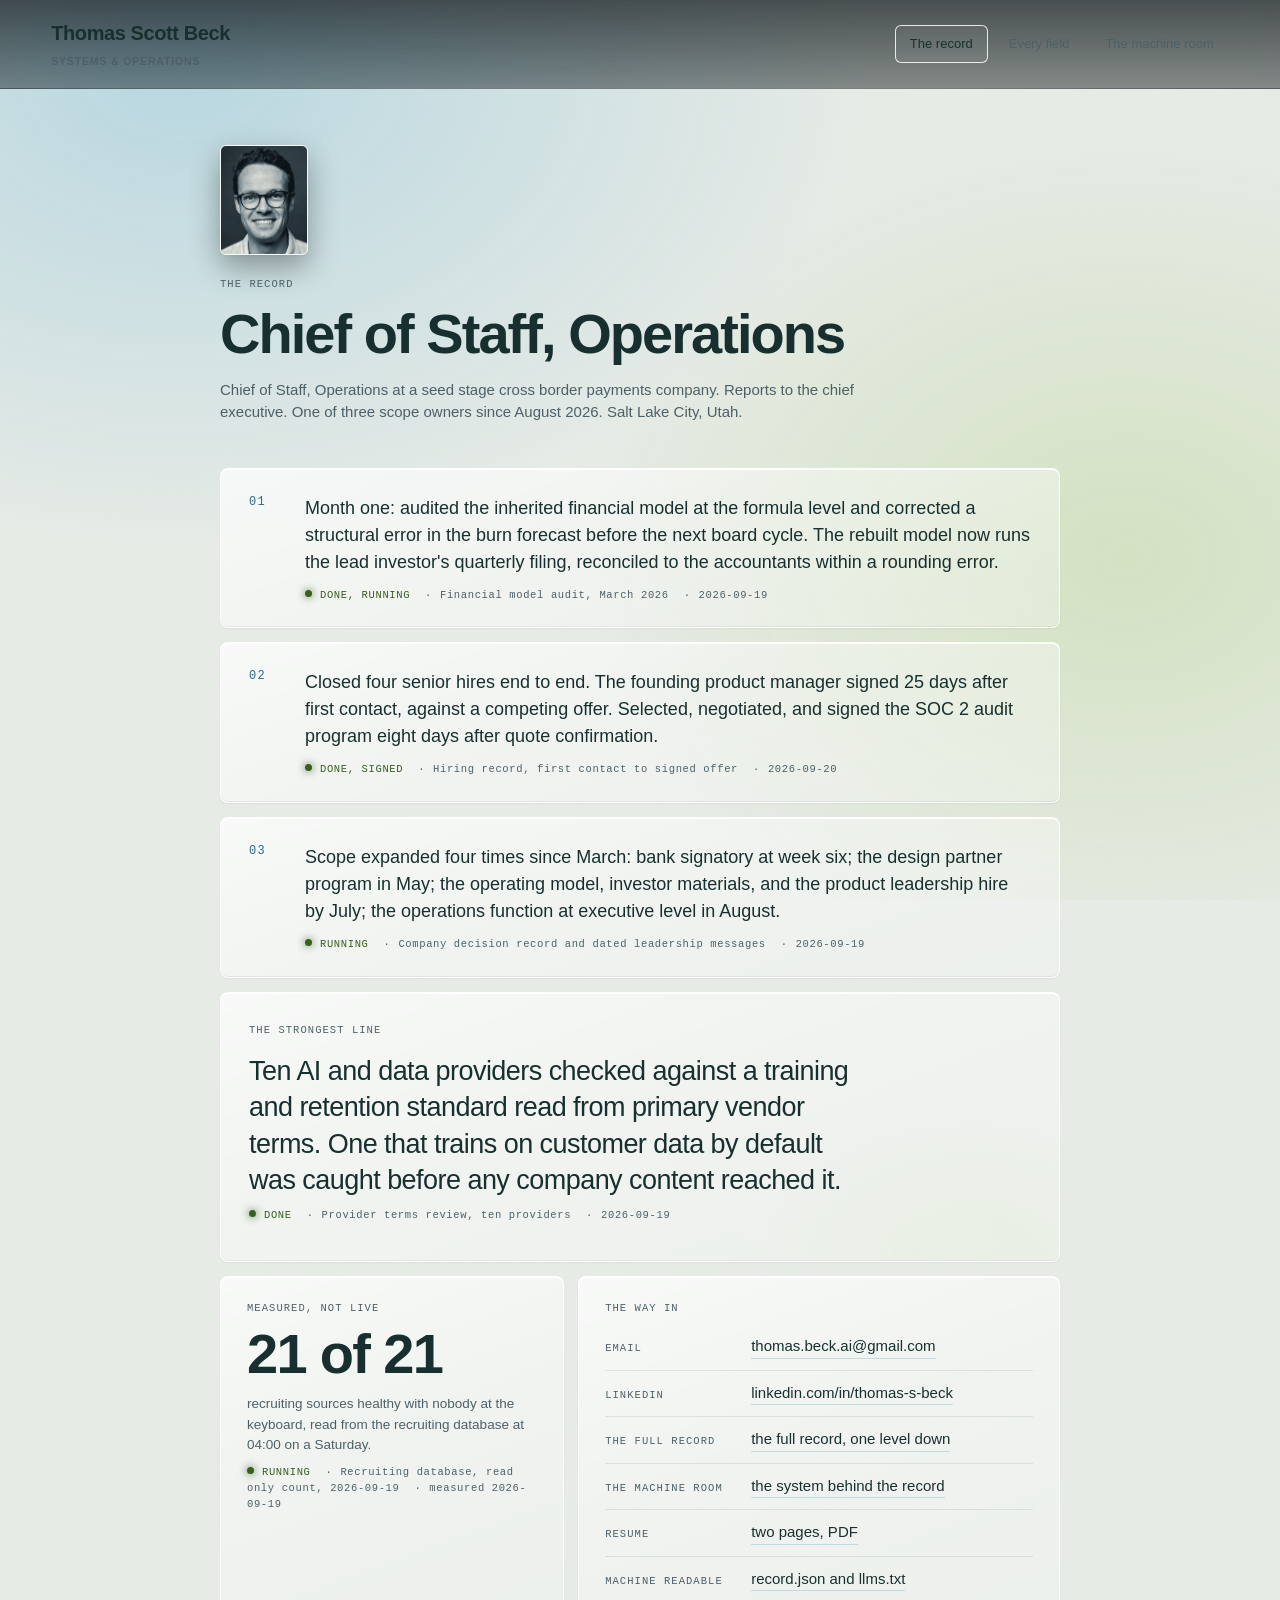
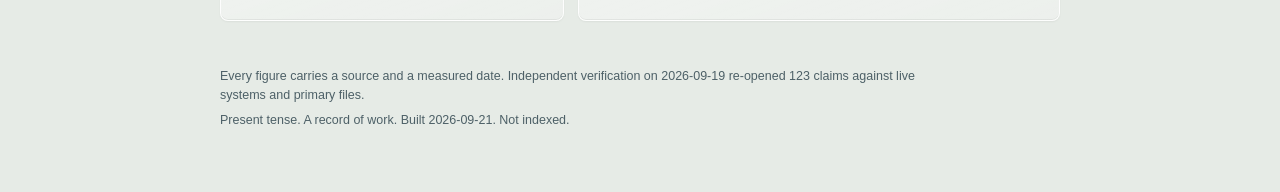
==== commit a76d5d5e: "Record site build 2026-09-21" ====
--- a/record/23rjkckc/index.html
+++ b/record/23rjkckc/index.html
@@ -37,7 +37,7 @@
   <section class="way slab">
     <p class="label">The way in</p>
     <ul>
-      <li><span class="label">Email</span><a href="mailto:thomas.beck.ai@gmail.com">thomas.beck.ai@gmail.com</a></li><li><span class="label">LinkedIn</span><a href="https://linkedin.com/in/thomas-s-beck">linkedin.com/in/thomas-s-beck</a></li><li><span class="label">The full record</span><a href="full/">the full record, one level down</a></li><li><span class="label">The machine room</span><a href="machine/">the system behind the record</a></li><li><span class="label">Machine readable</span><a href="record.json">record.json and llms.txt</a></li>
+      <li><span class="label">Email</span><a href="mailto:thomas.beck.ai@gmail.com">thomas.beck.ai@gmail.com</a></li><li><span class="label">LinkedIn</span><a href="https://linkedin.com/in/thomas-s-beck">linkedin.com/in/thomas-s-beck</a></li><li><span class="label">The full record</span><a href="full/">the full record, one level down</a></li><li><span class="label">The machine room</span><a href="machine/">the system behind the record</a></li><li><span class="label">Resume</span><a href="Thomas-Beck-Resume.pdf">two pages, PDF</a></li><li><span class="label">Machine readable</span><a href="record.json">record.json and llms.txt</a></li>
     </ul>
   </section>
   </div>
